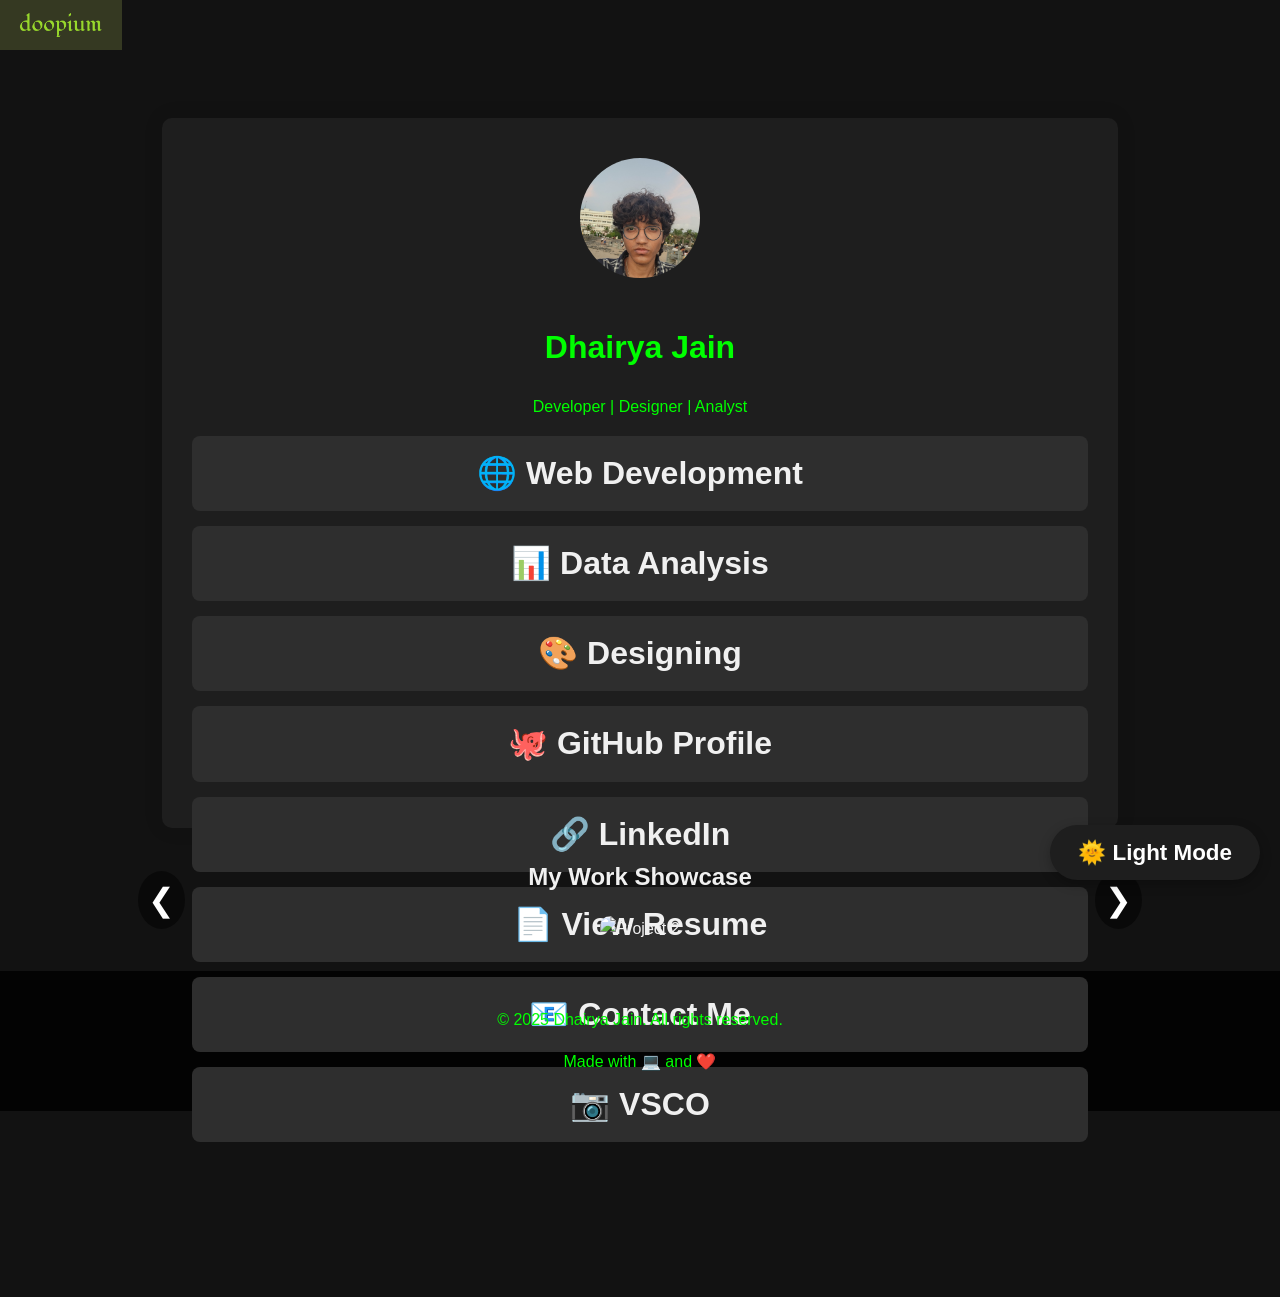
==== index.html @ 39de0b3e "Update index.html" ====
<!DOCTYPE html>
<html lang="en">
<head>
  <meta charset="UTF-8" />
  <meta name="viewport" content="width=device-width, initial-scale=1.0"/>
  <title>Dhairya Jain | Portfolio Links</title>
  <link rel="stylesheet" href="styles.css" />
  <link rel="icon" href="image.png" type="image/png" />
  <a href="index.html" class="logo">
    <img src="cover.png" alt="Doopium Logo" style="height: 50px; width: auto;">
  </a>
  <style>
    .link-btn:hover {
      background-color: #3a3a3a;
      color: #694c4c;
      transform: scale(1.05);
      transition: all 0.3s ease;
    }
    /* Carousel Container */
    .carousel-container {
      margin: 30px auto;
      text-align: center;
      width: 80%;
    }

    .carousel {
      display: flex;
      overflow: hidden;
      justify-content: center;
    }

    .carousel-item {
      min-width: 100%;
      transition: transform 0.5s ease;
    }

    .carousel-item img {
      width: 100%;
      border-radius: 10px;
    }

    .carousel-prev, .carousel-next {
      position: absolute;
      top: 50%;
      transform: translateY(-50%);
      background-color: rgba(0, 0, 0, 0.5);
      color: white;
      border: none;
      padding: 10px;
      font-size: 2rem;
      cursor: pointer;
      z-index: 100;
    }

    .carousel-prev {
      left: 10px;
    }

    .carousel-next {
      right: 10px;
    }

    .spacer {
      height: 140px;
    }
  </style>
</head>
<body class="dark-mode">
  <div class="linktree-container">
    <img src="EA9C1E96-9690-4417-B0EE-F148B8F7EC40_1_105_c.jpeg" alt="Dhairya Jain" class="profile-pic" />
    <h1>Dhairya Jain</h1>
    <p>Developer | Designer | Analyst</p>

    <div class="link-buttons">
      <a href="webdev.html" class="link-btn">🌐 Web Development</a>
      <a href="dataanalysis.html" class="link-btn">📊 Data Analysis</a>
      <a href="design.html" class="link-btn">🎨 Designing</a>
      <a href="https://github.com/doopium" class="link-btn" target="_blank">🐙 GitHub Profile</a>
      <a href="https://www.linkedin.com/in/jaindhairya07/" class="link-btn" target="_blank">🔗 LinkedIn</a>
      <a href="https://drive.google.com/file/d/1S__trLRXR_-moTOe7Q3rmvOefoUbyS0F/view?usp=sharingl" class="link-btn" target="_blank">📄 View Resume</a>
      <a href="mailto:jaindhairya709@gmail.com" class="link-btn">📧 Contact Me</a>
      <a href="https://vsco.co/notsodhairyaa" class="link-btn" target="_blank">📷 VSCO</a>
      <div class="spacer"></div>
    </div>
  </div>
  
  <div class="carousel-container">
    <h2>My Work Showcase</h2>
    <div class="carousel">
      <div class="carousel-item">
        <img src="https://www.w3schools.com/w3images/fjords.jpg" alt="Project 1" />
      </div>
      <div class="carousel-item">
        <img src="https://www.w3schools.com/w3images/mountains.jpg" alt="Project 2" />
      </div>
      <div class="carousel-item">
        <img src="https://www.w3schools.com/w3images/lights.jpg" alt="Project 3" />
      </div>
    </div>
    <button class="carousel-prev" onclick="moveSlide(-1)">❮</button>
    <button class="carousel-next" onclick="moveSlide(1)">❯</button>
  </div>

  <footer>
    <p>&copy; 2025 Dhairya Jain. All rights reserved.</p>
    <p>Made with 💻 and ❤️</p>
  </footer>
  <button id="theme-toggle" class="theme-toggle">🌞 Light Mode</button>
  <script>
    const toggleButton = document.getElementById('theme-toggle');
    const body = document.body;

    toggleButton.addEventListener('click', () => {
      body.classList.toggle('dark-mode');
      toggleButton.textContent = body.classList.contains('dark-mode') ? '🌞 Light Mode' : '🌙 Dark Mode';
    });

    let currentSlide = 0;

    function moveSlide(step) {
      const slides = document.querySelectorAll('.carousel-item');
      const totalSlides = slides.length;
      currentSlide = (currentSlide + step + totalSlides) % totalSlides;
      updateCarousel();
    }

    function updateCarousel() {
      const slides = document.querySelectorAll('.carousel-item');
      slides.forEach((slide, index) => {
        slide.style.transform = `translateX(-${currentSlide * 100}%)`;
      });
    }
  </script>
</body>
</html>
---- styles.css ----
/* General Styles */
body {
  background-color: #121212;
  color: #f0f0f0;
  font-family: Arial, sans-serif;
  margin: 0;
  padding: 0;
  line-height: 1.6;
}

/* Theme Toggle Button */
.theme-toggle {
  position: fixed;
  bottom: 20px;
  right: 20px;
  background-color: #1e1e1e;
  color: #ffffff;
  border: none;
  padding: 14px 28px;
  border-radius: 50px;
  font-size: 1.4rem;
  font-weight: bold;
  cursor: pointer;
  box-shadow: 0 4px 12px rgba(0, 0, 0, 0.25);
  transition: background-color 0.3s ease, transform 0.2s ease;
  z-index: 1000;
}

.theme-toggle:hover {
  background-color: #333;
  transform: scale(1.08);
}

/* Linktree Container */
.linktree-container {
  /* max-width: 800px; */
  margin: 60px auto 0 auto;
  padding: 40px 30px;
  text-align: center;
  background-color: #ffffff;
  border-radius: 10px;
  box-shadow: 0 0 20px rgba(0,0,0,0.1);
}

/* Profile Picture */
.linktree-container .profile-pic {
  width: 120px;
  height: 120px;
  border-radius: 50%;
  object-fit: cover;
  margin-bottom: 15px;
}

/* Link Buttons */
.link-buttons {
  display: flex;
  flex-direction: column;
  gap: 15px;
}

.link-btn {
  background-color: #2c3e50;
  color: white;
  text-decoration: none;
  padding: 12px;
  border-radius: 8px;
  font-weight: bold;
  transition: background-color 0.3s ease;
}

.link-btn:hover {
  background-color: white;
  color: #2c3e50;
  transform: scale(1.05);
  box-shadow: 0 4px 12px rgba(0, 0, 0, 0.3);
  transition: all 0.3s ease;
}

/* Header */
header {
  background-color: #2c3e50;
  color: #ecf0f1;
  padding: 40px 0;
  text-align: center;
}

header h1 {
  margin: 0;
  font-size: 3rem;
}

header p {
  font-size: 1.2rem;
  margin-top: 10px;
}

/* Navigation */
nav {
  background-color: #34495e;
  padding: 10px 0;
}

nav ul {
  list-style: none;
  padding: 0;
  margin: 0;
  display: flex;
  justify-content: center;
}

nav ul li {
  margin: 0 15px;
}

nav ul li a {
  color: #090909;
  text-decoration: none;
  font-weight: bold;
  padding: 10px 20px;
  border-radius: 5px;
  transition: background-color 0.3s ease;
}

nav ul li a:hover {
  background-color: #2c3e50;
}

/* Footer */
footer {
  background-color: #030303;
  color: #ecf0f1;
  text-align: center;
  padding: 20px 0;
  margin-top: auto;
}

footer .container {
  max-width: 1200px;
  margin: 0 auto;
}

/* Timeline */
.timeline {
  position: relative;
  padding: 20px 0;
  margin: 0 auto;
  max-width: 500px;
  text-align: left;
}

/* Timeline Items */
.timeline-item {
  display: flex;
  justify-content: flex-start;
  align-items: center;
  margin: 20px 0;
  position: relative;
}

.timeline-item .timeline-content {
  padding: 12px 20px;
  background: #ffffff;
  border-radius: 8px;
  box-shadow: 0 2px 10px rgba(0, 0, 0, 0.1);
  width: 100%;
  transition: background-color 0.3s ease;
}

.timeline-item:before {
  content: '';
  position: absolute;
  top: 50%;
  left: -15px;
  width: 10px;
  height: 10px;
  border-radius: 50%;
  background-color: #2c3e50;
  transform: translateY(-50%);
}

.timeline-item:nth-child(odd):before {
  left: calc(100% + 15px);
}

.timeline-item:nth-child(even):before {
  left: -15px;
}

.timeline-item .link-btn {
  background-color: #2c3e50;
  color: white;
  text-decoration: none;
  padding: 12px;
  border-radius: 8px;
  font-weight: bold;
  text-align: center;
  width: 100%;
  display: block;
  transition: background-color 0.3s ease;
}

.timeline-item .link-btn:hover {
  background-color: white;
  color: #2c3e50;
  transform: scale(1.05);
  box-shadow: 0 4px 12px rgba(0, 0, 0, 0.3);
  transition: all 0.3s ease;
}

/* Dark Mode Styles */
body.dark-mode {
  background-color: #121212;
  color: #f0f0f0;
}

body.dark-mode .linktree-container {
  background-color: #1e1e1e;
}

body.dark-mode .link-btn {
  background-color: #2e2e2e;
  color: #f0f0f0;
}

body.dark-mode .link-btn:hover {
  background-color: #3a3a3a;
}

body.dark-mode h1, 
body.dark-mode p {
    color: #00ff00; /* Hacker green */
}
.linktree-container h1,
.linktree-container p{
    color:#000000;
}

/* Responsive Styles for Timeline */

/* For tablets and laptops */
@media (max-width: 1024px) {
  .timeline {
    max-width: 800px;
  }

  .timeline-item {
    flex-direction: row;
  }

  .timeline-item .timeline-content {
    margin-left: 20px;
  }
}

/*for large screen*/
@media (min-width:1000px){
    .linktree-container{
        height: 70vh;
        width:70vw;
        /* background-color:;   */
    }
    .link-buttons{
        width:100%
    }
    .link-btn{
        font-size:xx-large;

    }
}

/* For phones */
@media (max-width: 768px) {
   
  .timeline {
    max-width: 90%;
  }

  .timeline-item {
    flex-direction: column;
    align-items: flex-start;
  }

  .timeline-item .timeline-content {
    width: 100%;
  }

  .timeline-item:before {
    left: 50%;
    transform: translateX(-50%);
  }
}

@media (max-width: 768px) {
    header h1 {
        font-size: 2.5rem;
    }

    section {
        padding: 20px 0;
    }

    li {
        font-size: 1rem;
    }

    #resume a {
        font-size: 1rem;
        padding: 8px 16px;
    }
}

@media (max-width: 480px) {
    header h1 {
        font-size: 2rem;
    }

    header p {
        font-size: 1rem;
    }

    li {
        font-size: 0.9rem;
    }

    #resume a {
        font-size: 0.9rem;
        padding: 6px 12px;
    }

    nav ul {
        flex-direction: column;
        text-align: center;
    }

    nav ul li {
        margin: 10px 0;
    }
}

.carousel-container {
  position: relative;  /* Set position relative to its container */
  margin: 30px auto;
  text-align: center;
  width: 90%;  /* Increased width */
}

/* Carousel Images */
.carousel img {
  width: 100%;
  height: auto;
  border-radius: 10px;
  max-height: 600px; /* Set max height for larger images */
}

/* Carousel Arrows */
.carousel-prev, .carousel-next {
  position: absolute;
  top: 50%;
  transform: translateY(-50%);
  background-color: rgba(0, 0, 0, 0.7); /* Slightly darker background */
  color: white;
  border: none;
  padding: 20px;
  font-size: 3rem;  /* Increased font size */
  cursor: pointer;
  z-index: 100;
  border-radius: 50%;  /* Make them circular */
  transition: background-color 0.3s ease;
}

.carousel-prev {
  left: 15px;  /* Increased distance from the left */
}

.carousel-next {
  right: 15px;  /* Increased distance from the right */
}

.carousel-prev:hover, .carousel-next:hover {
  background-color: rgba(0, 0, 0, 0.9); /* Darker background on hover */
  transform: translateY(-50%) scale(1.2); /* Increased scale effect on hover */
}
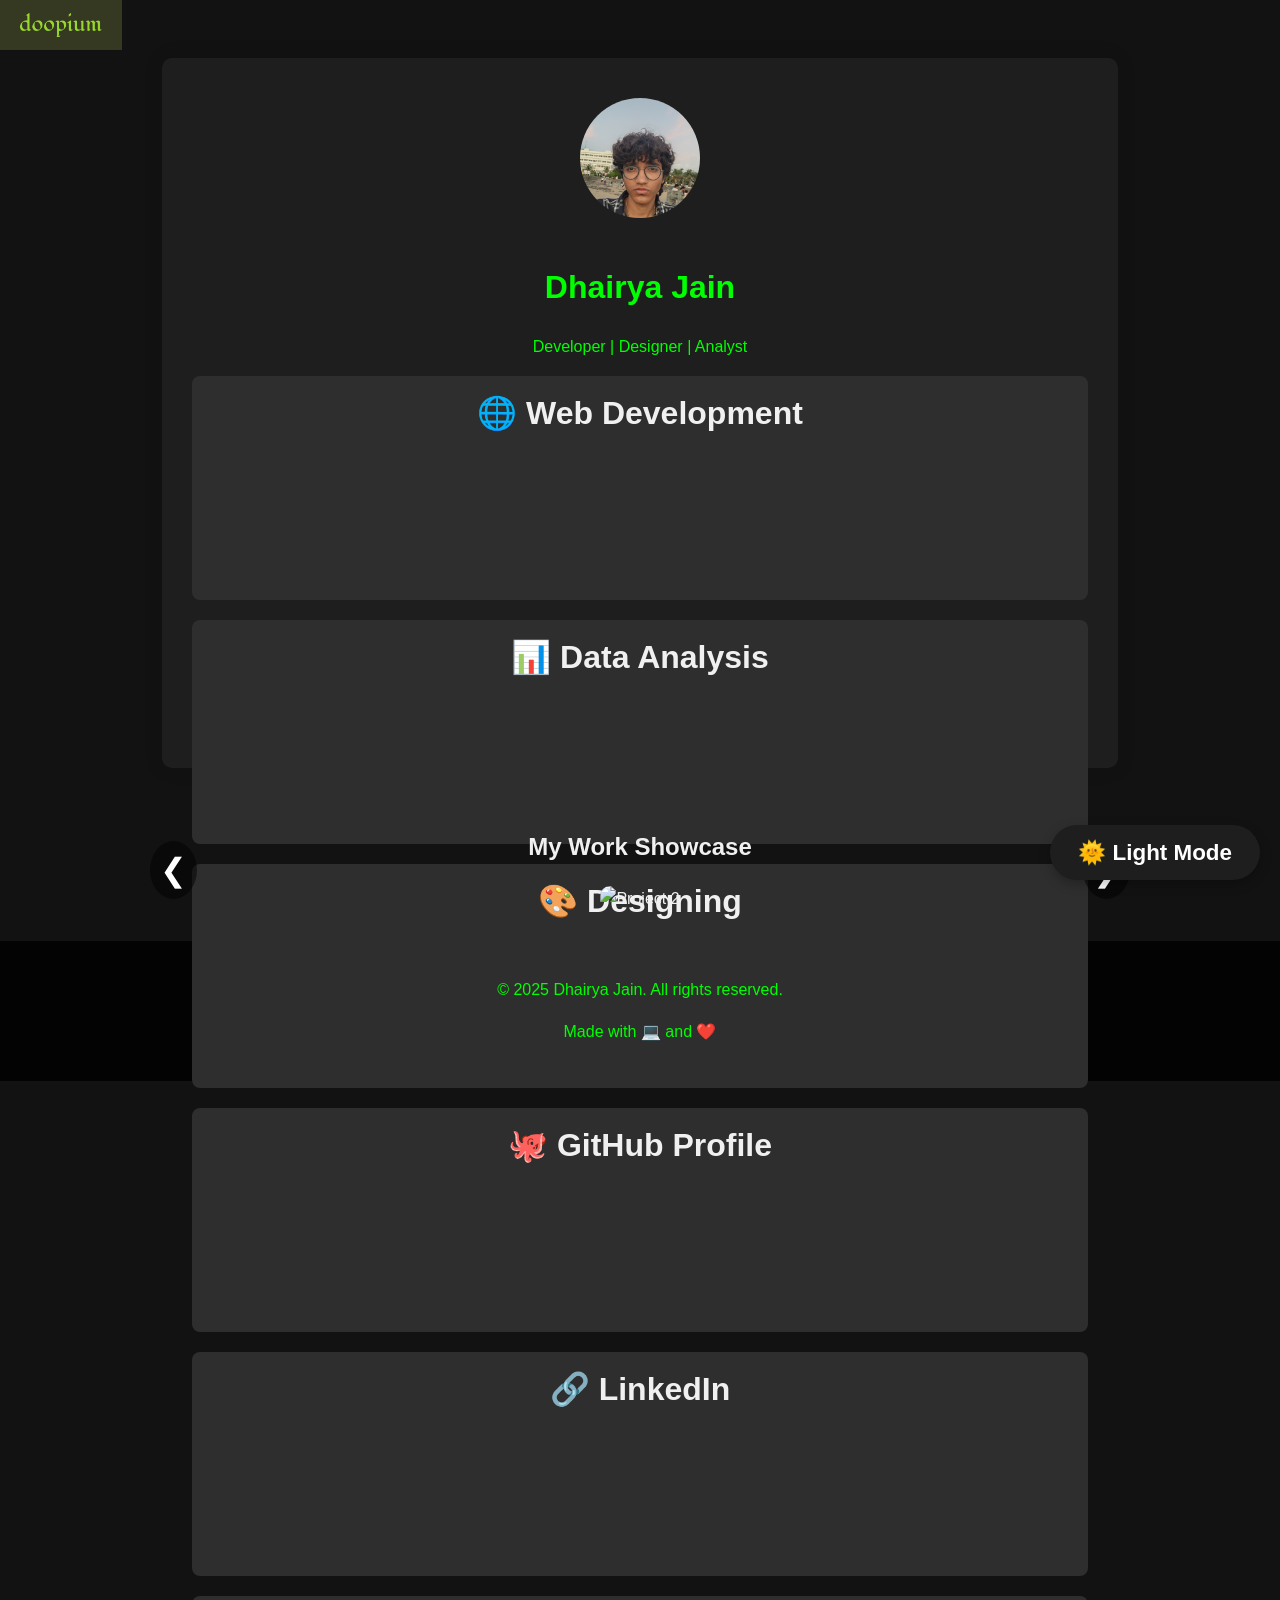
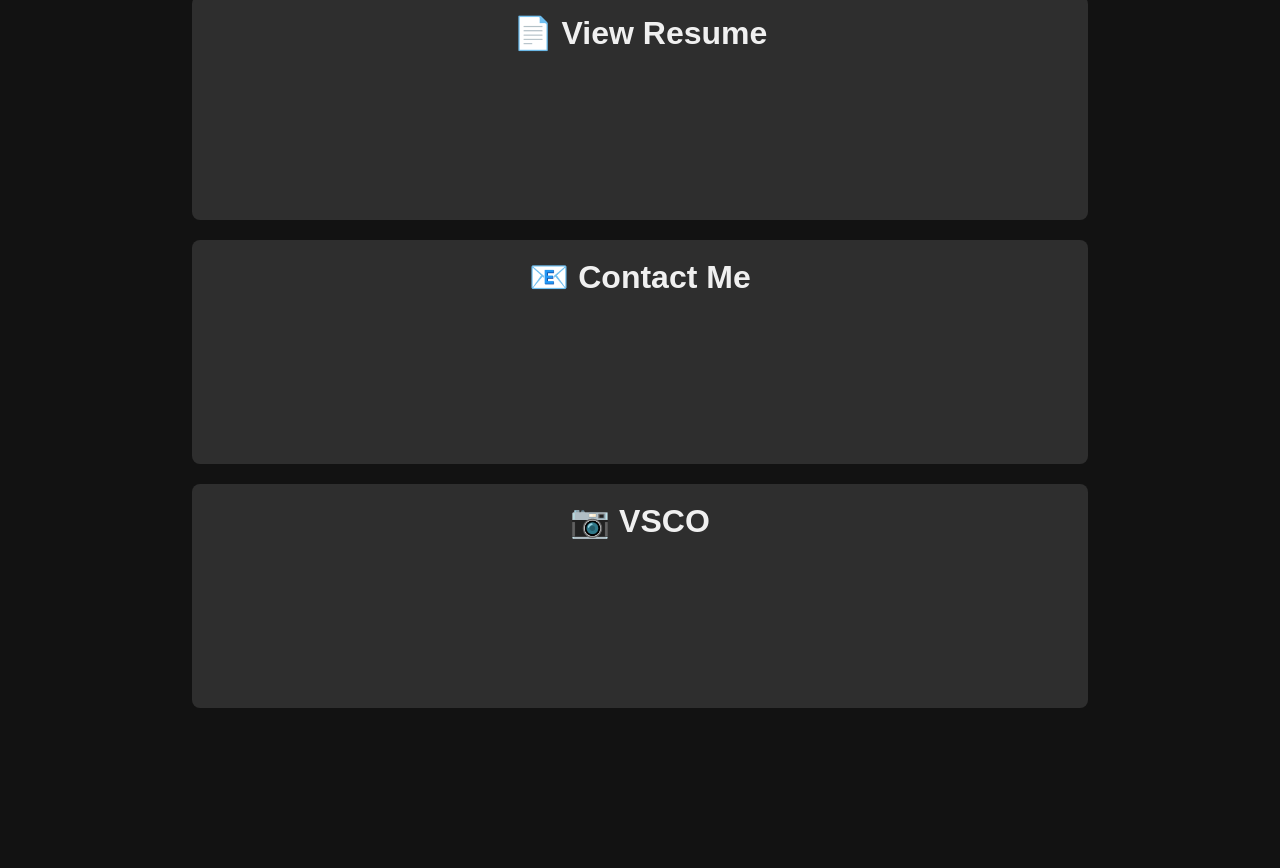
==== commit 11a65123: "Update index.html" ====
--- a/index.html
+++ b/index.html
@@ -63,6 +63,29 @@
     .spacer {
       height: 140px;
     }
+  @media screen and (min-width: 1000px) {
+    .linktree-container {
+      max-width: 900px;
+      margin: 0 auto;
+    }
+
+    .link-buttons {
+      display: flex;
+      flex-wrap: wrap;
+      justify-content: center;
+      gap: 20px;
+    }
+
+    .link-btn {
+      flex: 1 1 200px;
+      text-align: center;
+    }
+
+    .carousel-container {
+      max-width: 1000px;
+      margin: 60px auto 30px;
+    }
+  }
   </style>
 </head>
 <body class="dark-mode">
--- a/styles.css
+++ b/styles.css
@@ -230,9 +230,12 @@
 body.dark-mode p {
     color: #00ff00; /* Hacker green */
 }
-.linktree-container h1,
-.linktree-container p{
-    color:#000000;
+.linktree-container h1 {
+    color: #000000;
+}
+
+.linktree-container p {
+    color: #000000;
 }
 
 /* Responsive Styles for Timeline */
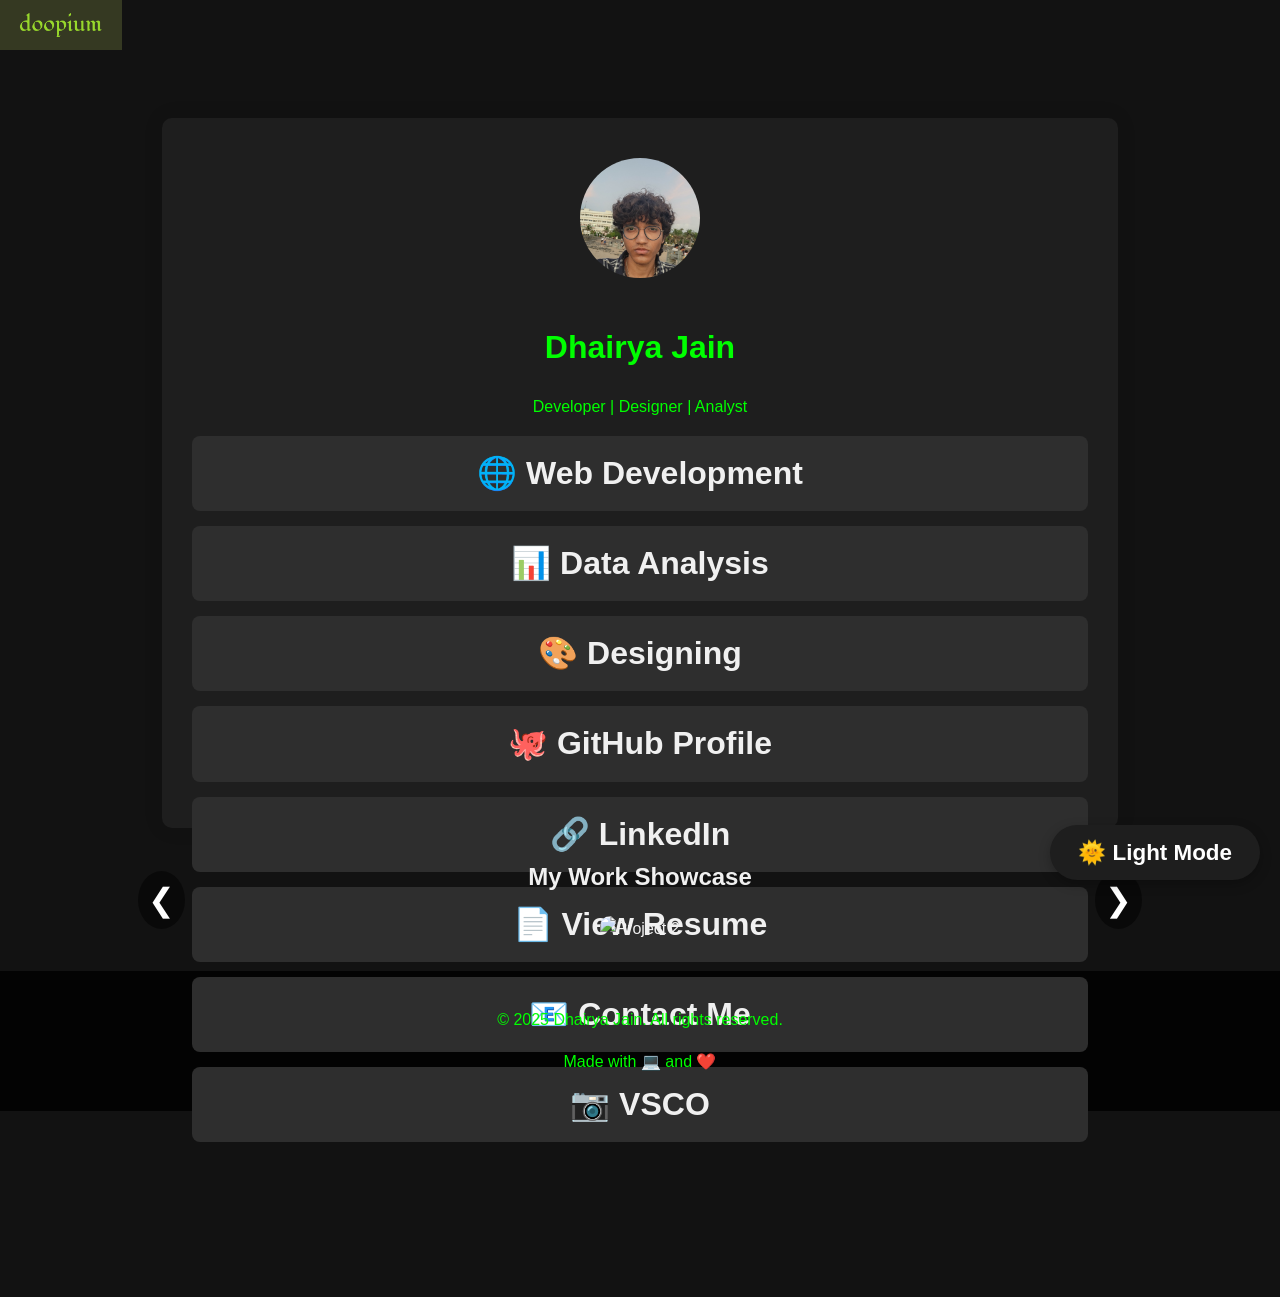
==== commit d6566545: "Update index.html" ====
--- a/index.html
+++ b/index.html
@@ -63,29 +63,6 @@
     .spacer {
       height: 140px;
     }
-  @media screen and (min-width: 1000px) {
-    .linktree-container {
-      max-width: 900px;
-      margin: 0 auto;
-    }
-
-    .link-buttons {
-      display: flex;
-      flex-wrap: wrap;
-      justify-content: center;
-      gap: 20px;
-    }
-
-    .link-btn {
-      flex: 1 1 200px;
-      text-align: center;
-    }
-
-    .carousel-container {
-      max-width: 1000px;
-      margin: 60px auto 30px;
-    }
-  }
   </style>
 </head>
 <body class="dark-mode">
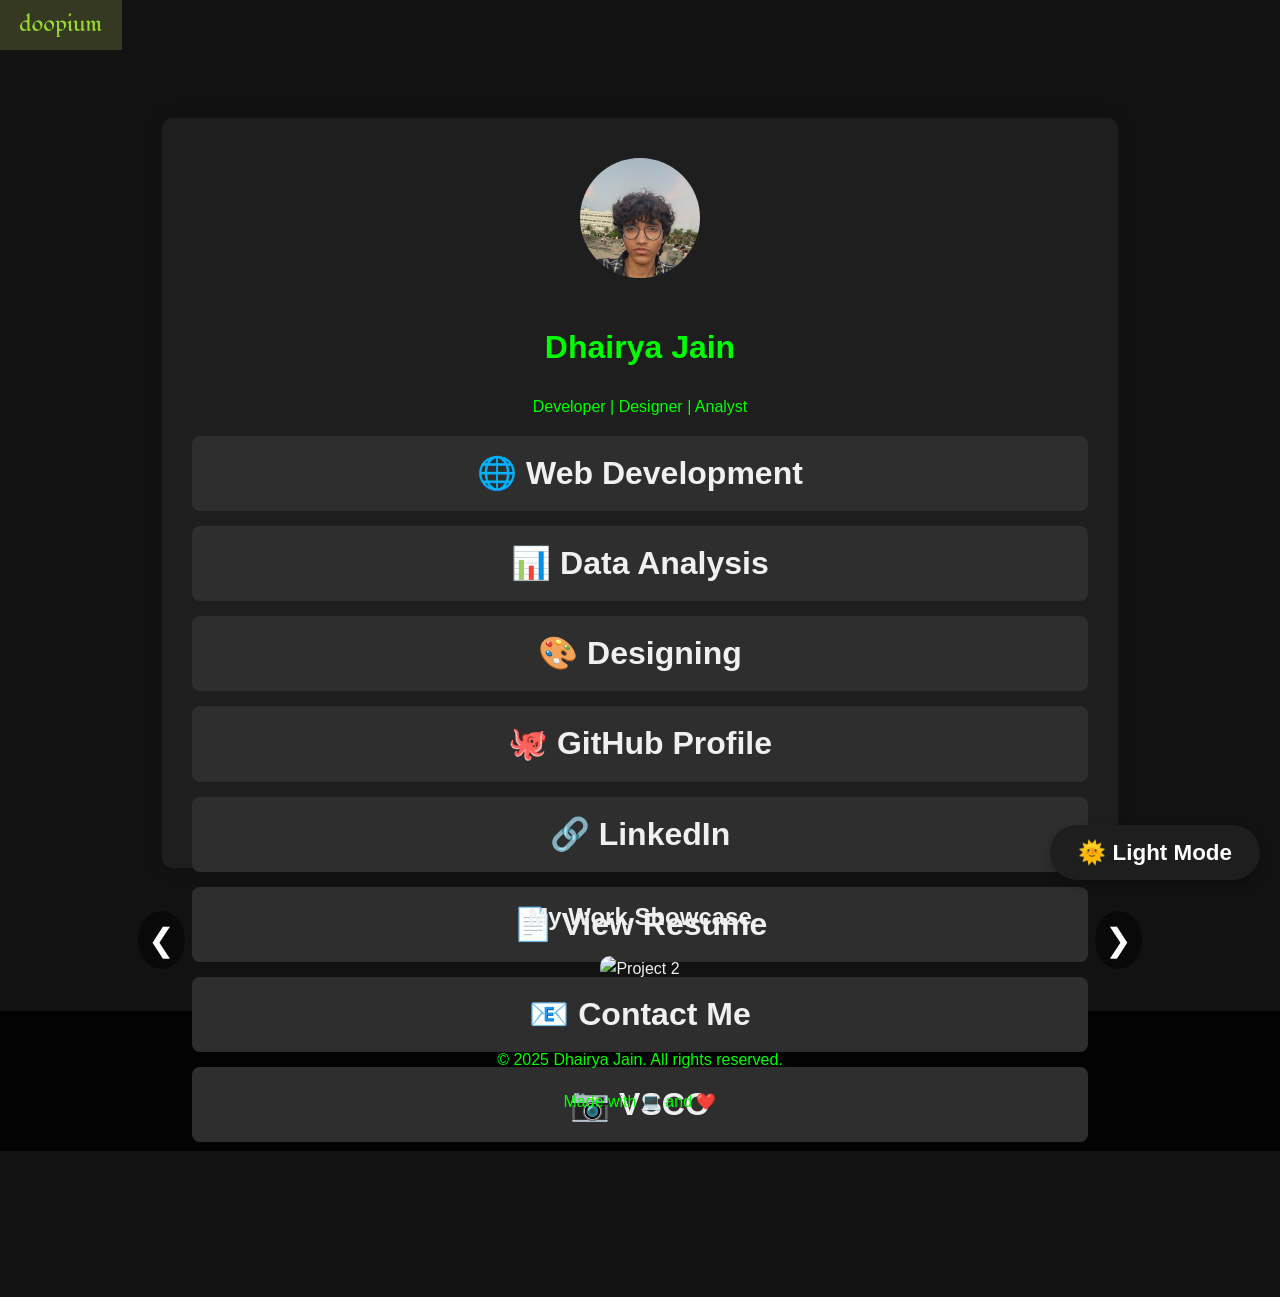
==== commit c430b66b: "Update index.html" ====
--- a/index.html
+++ b/index.html
@@ -63,6 +63,9 @@
     .spacer {
       height: 140px;
     }
+    .linktree-container {
+      padding-bottom: 80px;
+    }
   </style>
 </head>
 <body class="dark-mode">
@@ -83,7 +86,7 @@
       <div class="spacer"></div>
     </div>
   </div>
-  
+
   <div class="carousel-container">
     <h2>My Work Showcase</h2>
     <div class="carousel">
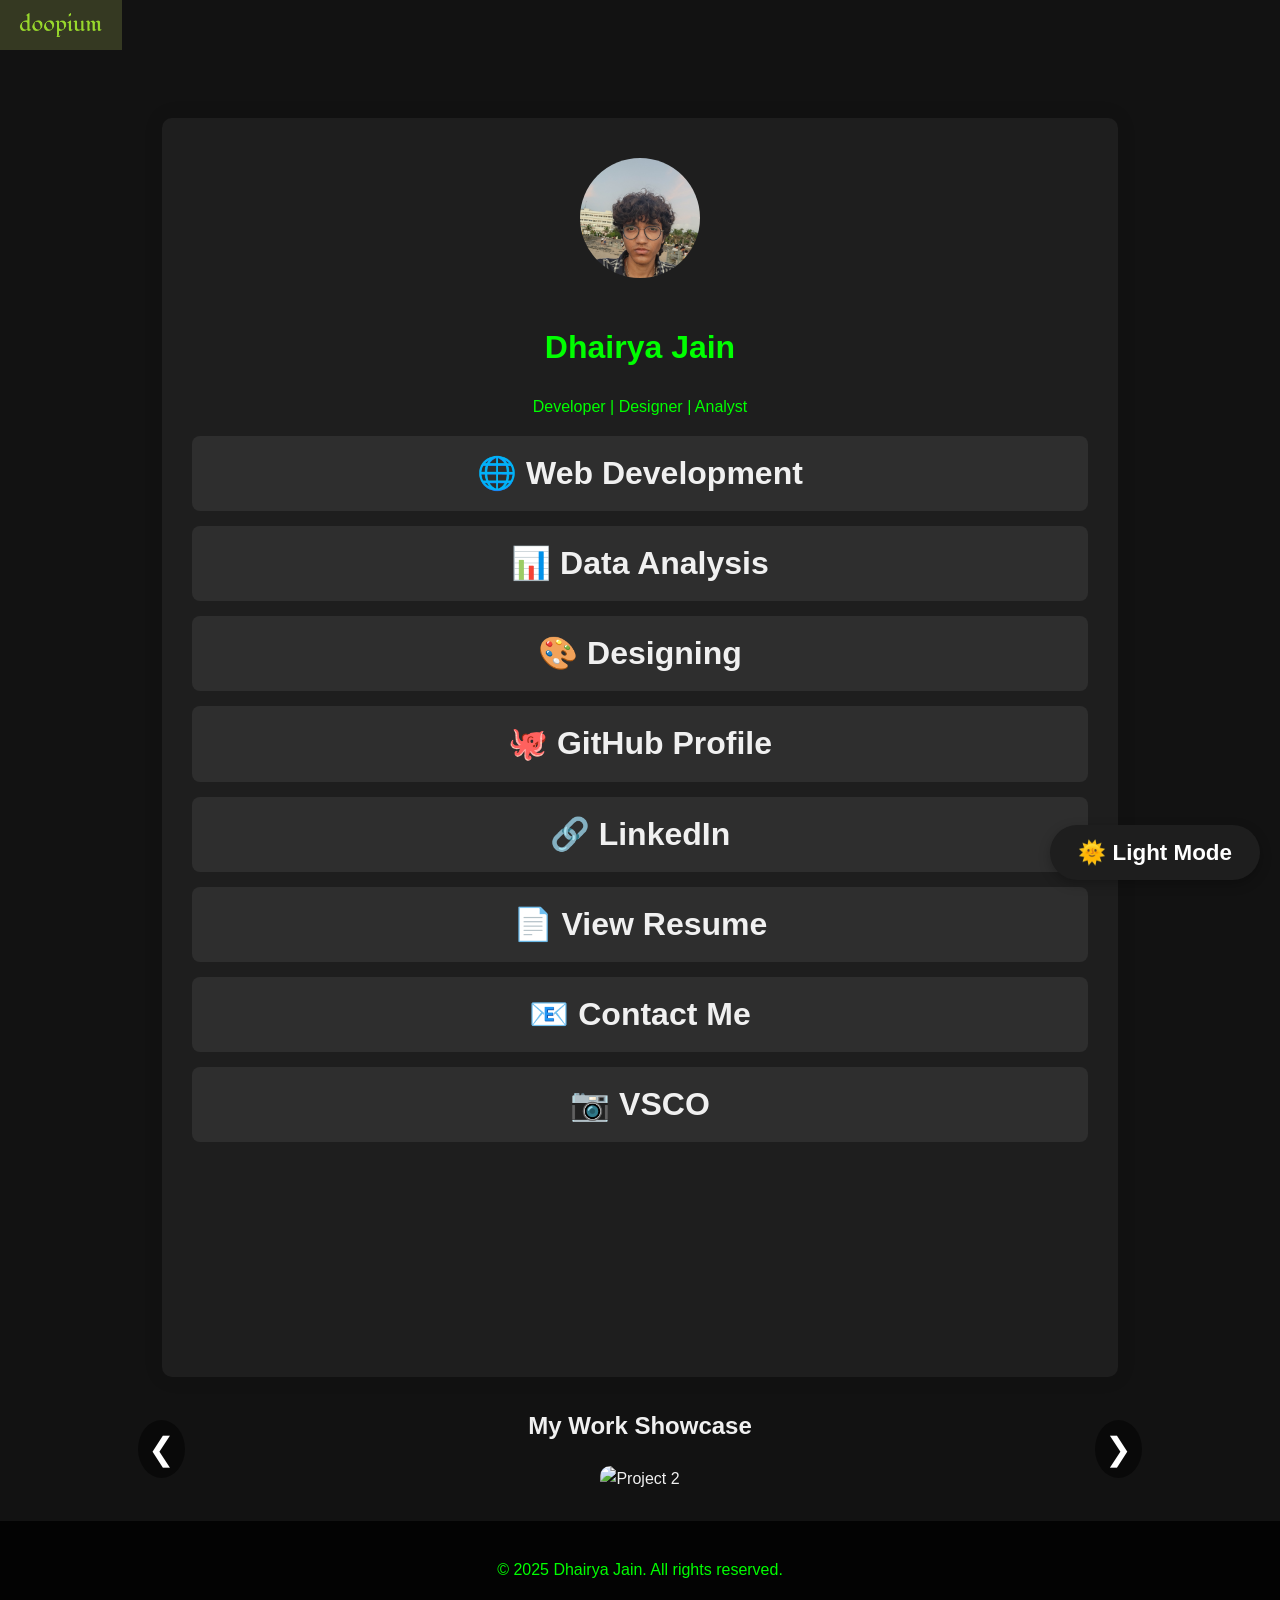
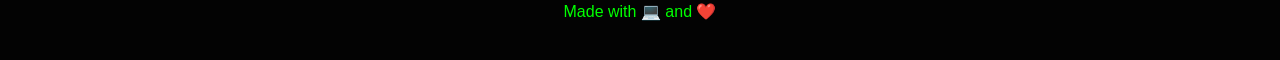
==== commit 1832cc56: "Update index.html" ====
--- a/index.html
+++ b/index.html
@@ -82,7 +82,7 @@
       <a href="https://www.linkedin.com/in/jaindhairya07/" class="link-btn" target="_blank">🔗 LinkedIn</a>
       <a href="https://drive.google.com/file/d/1S__trLRXR_-moTOe7Q3rmvOefoUbyS0F/view?usp=sharingl" class="link-btn" target="_blank">📄 View Resume</a>
       <a href="mailto:jaindhairya709@gmail.com" class="link-btn">📧 Contact Me</a>
-      <a href="https://vsco.co/notsodhairyaa" class="link-btn" target="_blank">📷 VSCO</a>
+      <a href="https://vsco.co/doopium" class="link-btn" target="_blank">📷 VSCO</a>
       <div class="spacer"></div>
     </div>
   </div>
--- a/styles.css
+++ b/styles.css
@@ -1,10 +1,14 @@
 /* General Styles */
-body {
+html, body {
+  height: auto;
+  min-height: 100vh;
+  margin: 0;
+  padding: 0;
+  overflow-x: hidden;
+  overflow-y: auto;
   background-color: #121212;
   color: #f0f0f0;
   font-family: Arial, sans-serif;
-  margin: 0;
-  padding: 0;
   line-height: 1.6;
 }
 
@@ -33,9 +37,8 @@
 
 /* Linktree Container */
 .linktree-container {
-  /* max-width: 800px; */
   margin: 60px auto 0 auto;
-  padding: 40px 30px;
+  padding: 40px 30px 120px;
   text-align: center;
   background-color: #ffffff;
   border-radius: 10px;
@@ -56,6 +59,7 @@
   display: flex;
   flex-direction: column;
   gap: 15px;
+  width: 100%;
 }
 
 .link-btn {
@@ -66,6 +70,7 @@
   border-radius: 8px;
   font-weight: bold;
   transition: background-color 0.3s ease;
+  font-size: 1rem;
 }
 
 .link-btn:hover {
@@ -148,7 +153,6 @@
   text-align: left;
 }
 
-/* Timeline Items */
 .timeline-item {
   display: flex;
   justify-content: flex-start;
@@ -228,19 +232,15 @@
 
 body.dark-mode h1, 
 body.dark-mode p {
-    color: #00ff00; /* Hacker green */
-}
-.linktree-container h1 {
-    color: #000000;
-}
-
+  color: #00ff00; /* Hacker green */
+}
+
+.linktree-container h1,
 .linktree-container p {
-    color: #000000;
-}
-
-/* Responsive Styles for Timeline */
-
-/* For tablets and laptops */
+  color: #000000;
+}
+
+/* Responsive Timeline */
 @media (max-width: 1024px) {
   .timeline {
     max-width: 800px;
@@ -255,25 +255,24 @@
   }
 }
 
-/*for large screen*/
+/* Large screen tweaks */
 @media (min-width:1000px){
-    .linktree-container{
-        height: 70vh;
-        width:70vw;
-        /* background-color:;   */
-    }
-    .link-buttons{
-        width:100%
-    }
-    .link-btn{
-        font-size:xx-large;
-
-    }
-}
-
-/* For phones */
+  .linktree-container {
+    width: 70vw;
+    padding-bottom: 120px;
+  }
+
+  .link-buttons {
+    width: 100%;
+  }
+
+  .link-btn {
+    font-size: xx-large;
+  }
+}
+
+/* Phone and tablet adjustments */
 @media (max-width: 768px) {
-   
   .timeline {
     max-width: 90%;
   }
@@ -291,95 +290,92 @@
     left: 50%;
     transform: translateX(-50%);
   }
-}
-
-@media (max-width: 768px) {
-    header h1 {
-        font-size: 2.5rem;
-    }
-
-    section {
-        padding: 20px 0;
-    }
-
-    li {
-        font-size: 1rem;
-    }
-
-    #resume a {
-        font-size: 1rem;
-        padding: 8px 16px;
-    }
+
+  header h1 {
+    font-size: 2.5rem;
+  }
+
+  section {
+    padding: 20px 0;
+  }
+
+  li {
+    font-size: 1rem;
+  }
+
+  #resume a {
+    font-size: 1rem;
+    padding: 8px 16px;
+  }
 }
 
 @media (max-width: 480px) {
-    header h1 {
-        font-size: 2rem;
-    }
-
-    header p {
-        font-size: 1rem;
-    }
-
-    li {
-        font-size: 0.9rem;
-    }
-
-    #resume a {
-        font-size: 0.9rem;
-        padding: 6px 12px;
-    }
-
-    nav ul {
-        flex-direction: column;
-        text-align: center;
-    }
-
-    nav ul li {
-        margin: 10px 0;
-    }
-}
-
+  header h1 {
+    font-size: 2rem;
+  }
+
+  header p {
+    font-size: 1rem;
+  }
+
+  li {
+    font-size: 0.9rem;
+  }
+
+  #resume a {
+    font-size: 0.9rem;
+    padding: 6px 12px;
+  }
+
+  nav ul {
+    flex-direction: column;
+    text-align: center;
+  }
+
+  nav ul li {
+    margin: 10px 0;
+  }
+}
+
+/* Carousel Section */
 .carousel-container {
-  position: relative;  /* Set position relative to its container */
-  margin: 30px auto;
-  text-align: center;
-  width: 90%;  /* Increased width */
-}
-
-/* Carousel Images */
+  position: relative;
+  margin: 60px auto;
+  text-align: center;
+  width: 90%;
+}
+
 .carousel img {
   width: 100%;
   height: auto;
   border-radius: 10px;
-  max-height: 600px; /* Set max height for larger images */
-}
-
-/* Carousel Arrows */
+  max-height: 600px;
+}
+
 .carousel-prev, .carousel-next {
   position: absolute;
   top: 50%;
   transform: translateY(-50%);
-  background-color: rgba(0, 0, 0, 0.7); /* Slightly darker background */
+  background-color: rgba(0, 0, 0, 0.7);
   color: white;
   border: none;
   padding: 20px;
-  font-size: 3rem;  /* Increased font size */
+  font-size: 3rem;
   cursor: pointer;
   z-index: 100;
-  border-radius: 50%;  /* Make them circular */
+  border-radius: 50%;
   transition: background-color 0.3s ease;
 }
 
 .carousel-prev {
-  left: 15px;  /* Increased distance from the left */
+  left: 15px;
 }
 
 .carousel-next {
-  right: 15px;  /* Increased distance from the right */
+  right: 15px;
 }
 
 .carousel-prev:hover, .carousel-next:hover {
-  background-color: rgba(0, 0, 0, 0.9); /* Darker background on hover */
-  transform: translateY(-50%) scale(1.2); /* Increased scale effect on hover */
-}
+  background-color: rgba(0, 0, 0, 0.9);
+  transform: translateY(-50%) scale(1.2);
+}
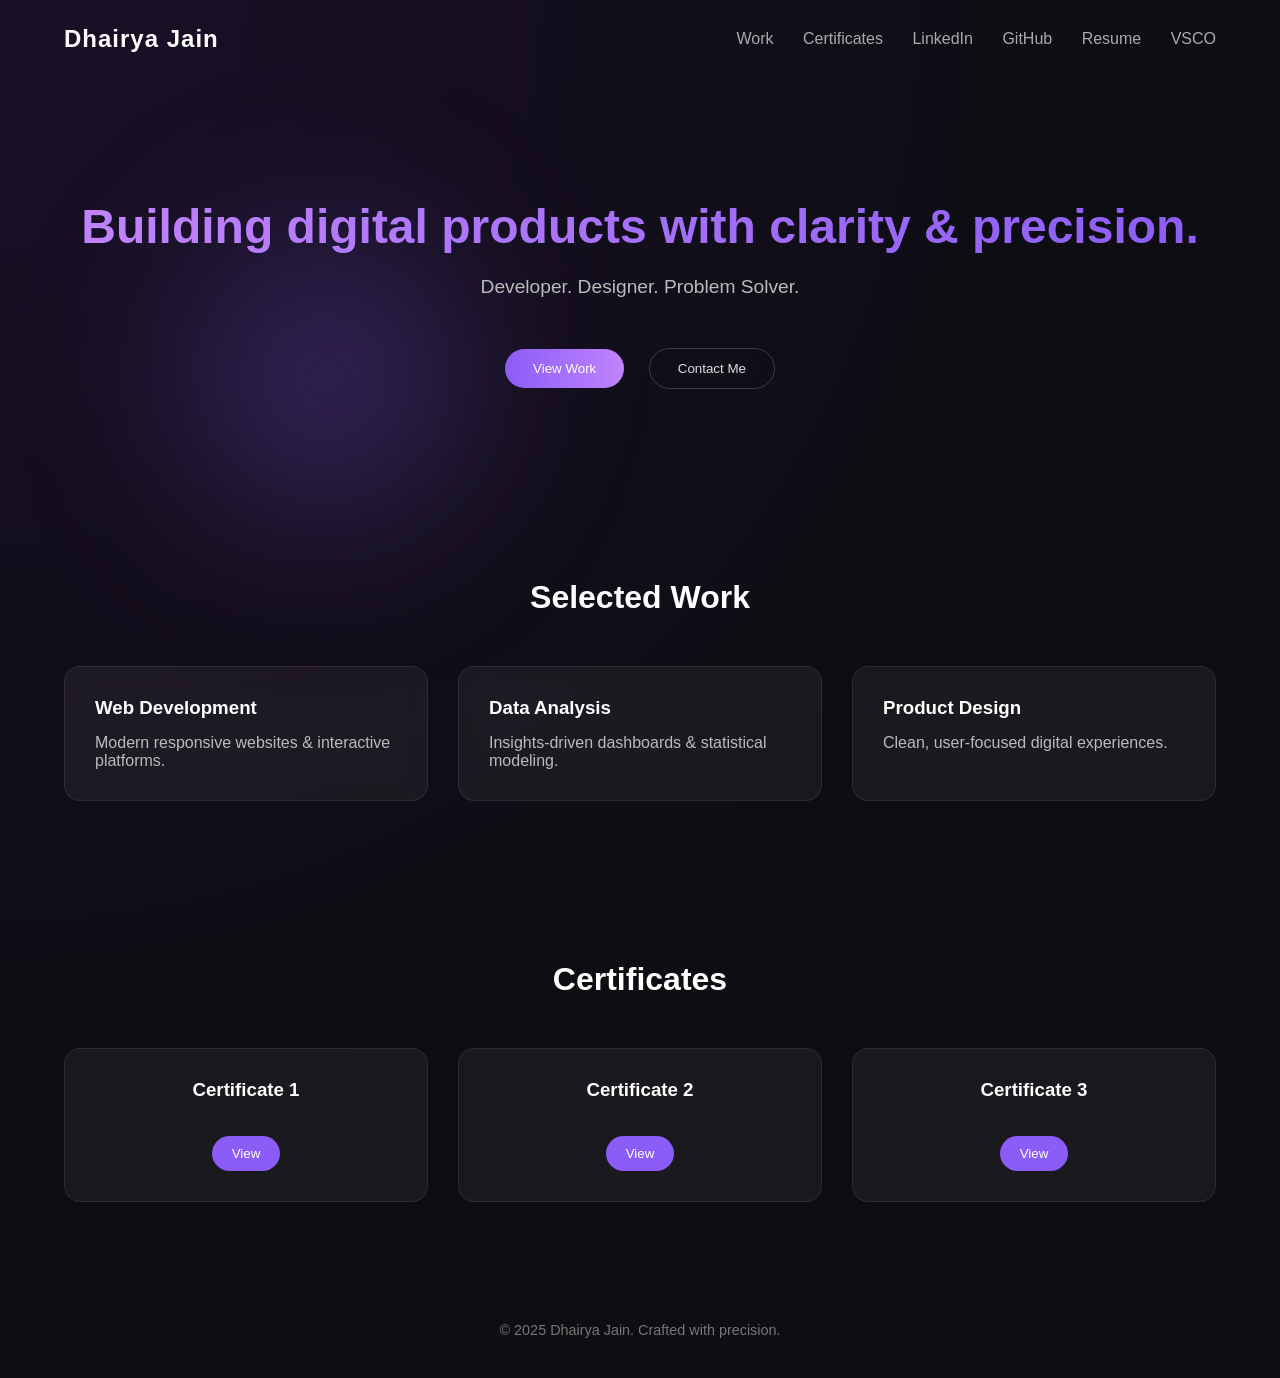
==== commit 6a1dc069: "Update portfolio title and enhance styles" ====
--- a/index.html
+++ b/index.html
@@ -3,136 +3,361 @@
 <head>
   <meta charset="UTF-8" />
   <meta name="viewport" content="width=device-width, initial-scale=1.0"/>
-  <title>Dhairya Jain | Portfolio Links</title>
-  <link rel="stylesheet" href="styles.css" />
+  <title>Dhairya Jain | Digital Product Engineer</title>
   <link rel="icon" href="image.png" type="image/png" />
-  <a href="index.html" class="logo">
-    <img src="cover.png" alt="Doopium Logo" style="height: 50px; width: auto;">
-  </a>
   <style>
-    .link-btn:hover {
-      background-color: #3a3a3a;
-      color: #694c4c;
-      transform: scale(1.05);
-      transition: all 0.3s ease;
-    }
-    /* Carousel Container */
-    .carousel-container {
-      margin: 30px auto;
+    * {
+      margin: 0;
+      padding: 0;
+      box-sizing: border-box;
+      font-family: -apple-system, BlinkMacSystemFont, "Segoe UI", Roboto, sans-serif;
+    }
+
+    body {
+      background: radial-gradient(circle at top left, #1a1028, #0d0d12 60%);
+      color: #fff;
+      overflow-x: hidden;
+    }
+
+    /* 3D Background Glow */
+    .bg-blob {
+      position: fixed;
+      width: 400px;
+      height: 400px;
+      background: radial-gradient(circle, rgba(139,92,246,0.4), transparent 70%);
+      top: 20%;
+      left: 10%;
+      filter: blur(80px);
+      z-index: -1;
+      animation: floatBlob 8s ease-in-out infinite;
+    }
+
+    @keyframes floatBlob {
+      0%,100% { transform: translateY(0px) scale(1); }
+      50% { transform: translateY(-30px) scale(1.1); }
+    }
+
+    /* 3D Card Effect */
+    .card {
+      transform-style: preserve-3d;
+      transition: transform 0.2s ease, box-shadow 0.2s ease;
+    }
+
+    .card:hover {
+      box-shadow: 0 25px 50px rgba(0,0,0,0.5);
+    }
+
+    .container {
+      width: 90%;
+      max-width: 1200px;
+      margin: auto;
+    }
+
+    /* NAV */
+    nav {
+      display: flex;
+      justify-content: space-between;
+      align-items: center;
+      padding: 25px 0;
+    }
+
+    nav h2 {
+      font-weight: 600;
+      letter-spacing: 1px;
+    }
+
+    nav a {
+      color: #aaa;
+      text-decoration: none;
+      margin-left: 25px;
+      transition: 0.3s;
+    }
+
+    nav a:hover {
+      color: #fff;
+    }
+
+    /* HERO */
+    .hero {
       text-align: center;
+      padding: 120px 0 100px;
+    }
+
+    .hero h1 {
+      font-size: 3rem;
+      font-weight: 700;
+      line-height: 1.2;
+      background: linear-gradient(90deg, #c084fc, #8b5cf6);
+      -webkit-background-clip: text;
+      -webkit-text-fill-color: transparent;
+    }
+
+    .hero p {
+      margin-top: 20px;
+      font-size: 1.2rem;
+      color: #bbb;
+    }
+
+    .cta-buttons {
+      margin-top: 40px;
+    }
+
+    .btn {
+      padding: 12px 28px;
+      border-radius: 30px;
+      border: none;
+      cursor: pointer;
+      margin: 10px;
+      font-weight: 500;
+      transition: 0.3s;
+    }
+
+    .btn-primary {
+      background: linear-gradient(90deg, #8b5cf6, #c084fc);
+      color: white;
+    }
+
+    .btn-primary:hover {
+      transform: translateY(-3px);
+      box-shadow: 0 8px 25px rgba(139,92,246,0.4);
+    }
+
+    .btn-outline {
+      background: transparent;
+      border: 1px solid rgba(255,255,255,0.2);
+      color: #ddd;
+      backdrop-filter: blur(6px);
+    }
+
+    .btn-outline:hover {
+      border-color: #8b5cf6;
+      color: #fff;
+      box-shadow: 0 0 20px rgba(139,92,246,0.4);
+    }
+
+    /* SECTION */
+    section {
+      padding: 80px 0;
+    }
+
+    section h2 {
+      text-align: center;
+      margin-bottom: 50px;
+      font-size: 2rem;
+    }
+
+    /* CARDS */
+    .grid {
+      display: grid;
+      grid-template-columns: repeat(auto-fit, minmax(280px, 1fr));
+      gap: 30px;
+    }
+
+    .card {
+      background: rgba(255,255,255,0.05);
+      border: 1px solid rgba(255,255,255,0.08);
+      padding: 30px;
+      border-radius: 16px;
+      backdrop-filter: blur(10px);
+      transition: 0.3s;
+    }
+
+    .card:hover {
+      transform: translateY(-5px);
+      border-color: #8b5cf6;
+    }
+
+    .card h3 {
+      margin-bottom: 15px;
+    }
+
+    .card p {
+      color: #bbb;
+    }
+
+    /* CERTIFICATES */
+    .certificate-card {
+      text-align: center;
+    }
+
+    .view-btn {
+      margin-top: 20px;
+      padding: 10px 20px;
+      border-radius: 20px;
+      border: none;
+      background: #8b5cf6;
+      color: white;
+      cursor: pointer;
+      transition: 0.3s;
+    }
+
+    .view-btn:hover {
+      background: #a78bfa;
+    }
+
+    /* MODAL */
+    .modal {
+      display: none;
+      position: fixed;
+      top: 0;
+      left: 0;
+      width: 100%;
+      height: 100%;
+      background: rgba(0,0,0,0.8);
+      justify-content: center;
+      align-items: center;
+      z-index: 1000;
+    }
+
+    .modal-content {
       width: 80%;
-    }
-
-    .carousel {
-      display: flex;
-      overflow: hidden;
-      justify-content: center;
-    }
-
-    .carousel-item {
-      min-width: 100%;
-      transition: transform 0.5s ease;
-    }
-
-    .carousel-item img {
+      height: 80%;
+      background: #111;
+      border-radius: 12px;
+      position: relative;
+      padding: 20px;
+    }
+
+    .modal-content embed {
       width: 100%;
-      border-radius: 10px;
-    }
-
-    .carousel-prev, .carousel-next {
+      height: 100%;
+    }
+
+    .close-modal {
       position: absolute;
-      top: 50%;
-      transform: translateY(-50%);
-      background-color: rgba(0, 0, 0, 0.5);
-      color: white;
-      border: none;
-      padding: 10px;
-      font-size: 2rem;
+      top: 10px;
+      right: 20px;
+      font-size: 28px;
       cursor: pointer;
-      z-index: 100;
-    }
-
-    .carousel-prev {
-      left: 10px;
-    }
-
-    .carousel-next {
-      right: 10px;
-    }
-
-    .spacer {
-      height: 140px;
-    }
-    .linktree-container {
-      padding-bottom: 80px;
+    }
+
+    footer {
+      text-align: center;
+      padding: 40px 0;
+      color: #777;
+      font-size: 0.9rem;
+    }
+
+    html {
+      scroll-behavior: smooth;
     }
   </style>
 </head>
-<body class="dark-mode">
-  <div class="linktree-container">
-    <img src="EA9C1E96-9690-4417-B0EE-F148B8F7EC40_1_105_c.jpeg" alt="Dhairya Jain" class="profile-pic" />
-    <h1>Dhairya Jain</h1>
-    <p>Developer | Designer | Analyst</p>
-
-    <div class="link-buttons">
-      <a href="webdev.html" class="link-btn">🌐 Web Development</a>
-      <a href="dataanalysis.html" class="link-btn">📊 Data Analysis</a>
-      <a href="design.html" class="link-btn">🎨 Designing</a>
-      <a href="https://github.com/doopium" class="link-btn" target="_blank">🐙 GitHub Profile</a>
-      <a href="https://www.linkedin.com/in/jaindhairya07/" class="link-btn" target="_blank">🔗 LinkedIn</a>
-      <a href="https://drive.google.com/file/d/1S__trLRXR_-moTOe7Q3rmvOefoUbyS0F/view?usp=sharingl" class="link-btn" target="_blank">📄 View Resume</a>
-      <a href="mailto:jaindhairya709@gmail.com" class="link-btn">📧 Contact Me</a>
-      <a href="https://vsco.co/doopium" class="link-btn" target="_blank">📷 VSCO</a>
-      <div class="spacer"></div>
+<body>
+
+  <div class="bg-blob"></div>
+
+  <div class="container">
+    <nav>
+      <h2>Dhairya Jain</h2>
+      <div>
+        <a href="#work">Work</a>
+        <a href="#certificates">Certificates</a>
+        <a href="https://www.linkedin.com/in/jaindhairya07/" target="_blank">LinkedIn</a>
+        <a href="https://github.com/doopium" target="_blank">GitHub</a>
+        <a href="https://drive.google.com/file/d/1S__trLRXR_-moTOe7Q3rmvOefoUbyS0F/view?usp=sharing" target="_blank">Resume</a>
+        <a href="https://vsco.co/notsodhairyaa" target="_blank">VSCO</a>
+      </div>
+    </nav>
+
+    <div class="hero">
+      <h1>Building digital products with clarity & precision.</h1>
+      <p>Developer. Designer. Problem Solver.</p>
+      <div class="cta-buttons">
+        <a href="#work"><button class="btn btn-primary">View Work</button></a>
+        <a href="mailto:jaindhairya709@gmail.com"><button class="btn btn-outline">Contact Me</button></a>
+      </div>
+    </div>
+
+    <section id="work">
+      <h2>Selected Work</h2>
+      <div class="grid">
+        <div class="card">
+          <h3>Web Development</h3>
+          <p>Modern responsive websites & interactive platforms.</p>
+        </div>
+        <div class="card">
+          <h3>Data Analysis</h3>
+          <p>Insights-driven dashboards & statistical modeling.</p>
+        </div>
+        <div class="card">
+          <h3>Product Design</h3>
+          <p>Clean, user-focused digital experiences.</p>
+        </div>
+      </div>
+    </section>
+
+    <section id="certificates">
+      <h2>Certificates</h2>
+      <div class="grid">
+        <div class="card certificate-card">
+          <h3>Certificate 1</h3>
+          <button class="view-btn" onclick="openModal('certificates/certificate1.pdf')">View</button>
+        </div>
+        <div class="card certificate-card">
+          <h3>Certificate 2</h3>
+          <button class="view-btn" onclick="openModal('certificates/certificate2.pdf')">View</button>
+        </div>
+        <div class="card certificate-card">
+          <h3>Certificate 3</h3>
+          <button class="view-btn" onclick="openModal('certificates/certificate3.pdf')">View</button>
+        </div>
+      </div>
+    </section>
+
+    <footer>
+      © 2025 Dhairya Jain. Crafted with precision.
+    </footer>
+  </div>
+
+  <div id="certificateModal" class="modal">
+    <div class="modal-content">
+      <span class="close-modal" onclick="closeModal()">&times;</span>
+      <embed id="modalEmbed" src="" type="application/pdf" />
     </div>
   </div>
 
-  <div class="carousel-container">
-    <h2>My Work Showcase</h2>
-    <div class="carousel">
-      <div class="carousel-item">
-        <img src="https://www.w3schools.com/w3images/fjords.jpg" alt="Project 1" />
-      </div>
-      <div class="carousel-item">
-        <img src="https://www.w3schools.com/w3images/mountains.jpg" alt="Project 2" />
-      </div>
-      <div class="carousel-item">
-        <img src="https://www.w3schools.com/w3images/lights.jpg" alt="Project 3" />
-      </div>
-    </div>
-    <button class="carousel-prev" onclick="moveSlide(-1)">❮</button>
-    <button class="carousel-next" onclick="moveSlide(1)">❯</button>
-  </div>
-
-  <footer>
-    <p>&copy; 2025 Dhairya Jain. All rights reserved.</p>
-    <p>Made with 💻 and ❤️</p>
-  </footer>
-  <button id="theme-toggle" class="theme-toggle">🌞 Light Mode</button>
   <script>
-    const toggleButton = document.getElementById('theme-toggle');
-    const body = document.body;
-
-    toggleButton.addEventListener('click', () => {
-      body.classList.toggle('dark-mode');
-      toggleButton.textContent = body.classList.contains('dark-mode') ? '🌞 Light Mode' : '🌙 Dark Mode';
+    function openModal(pdfPath) {
+      document.getElementById('certificateModal').style.display = "flex";
+      document.getElementById('modalEmbed').src = pdfPath;
+    }
+
+    function closeModal() {
+      document.getElementById('certificateModal').style.display = "none";
+      document.getElementById('modalEmbed').src = "";
+    }
+
+    window.onclick = function(event) {
+      const modal = document.getElementById('certificateModal');
+      if (event.target === modal) {
+        closeModal();
+      }
+    }
+
+    // 3D Tilt Effect
+    const cards = document.querySelectorAll('.card');
+
+    cards.forEach(card => {
+      card.addEventListener('mousemove', (e) => {
+        const rect = card.getBoundingClientRect();
+        const x = e.clientX - rect.left;
+        const y = e.clientY - rect.top;
+
+        const centerX = rect.width / 2;
+        const centerY = rect.height / 2;
+
+        const rotateX = ((y - centerY) / centerY) * -8;
+        const rotateY = ((x - centerX) / centerX) * 8;
+
+        card.style.transform = `rotateX(${rotateX}deg) rotateY(${rotateY}deg) scale(1.03)`;
+      });
+
+      card.addEventListener('mouseleave', () => {
+        card.style.transform = 'rotateX(0deg) rotateY(0deg) scale(1)';
+      });
     });
-
-    let currentSlide = 0;
-
-    function moveSlide(step) {
-      const slides = document.querySelectorAll('.carousel-item');
-      const totalSlides = slides.length;
-      currentSlide = (currentSlide + step + totalSlides) % totalSlides;
-      updateCarousel();
-    }
-
-    function updateCarousel() {
-      const slides = document.querySelectorAll('.carousel-item');
-      slides.forEach((slide, index) => {
-        slide.style.transform = `translateX(-${currentSlide * 100}%)`;
-      });
-    }
   </script>
+
 </body>
 </html>
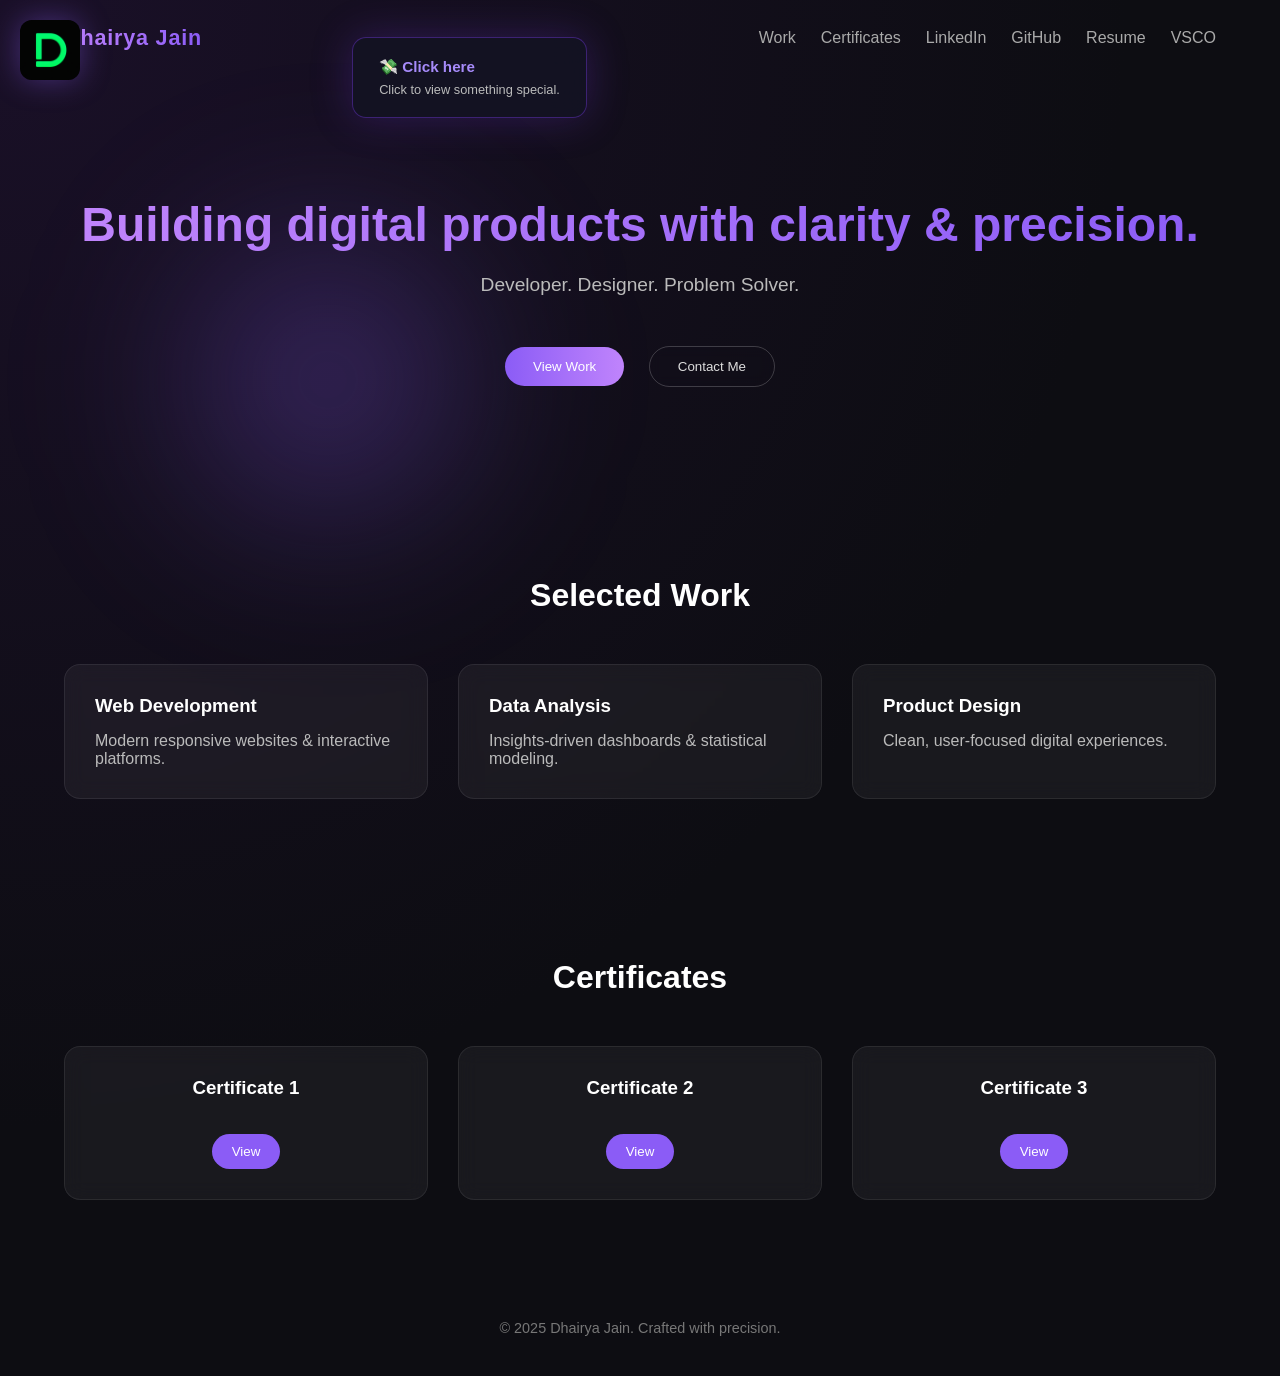
==== commit 6dee366c: "Enhance navigation and add floating logo functionality Added styles for navigation, logo, and reload" ====
--- a/index.html
+++ b/index.html
@@ -59,6 +59,23 @@
       justify-content: space-between;
       align-items: center;
       padding: 25px 0;
+      width: 100%;
+    }
+    .nav-left {
+      font-weight: 800;
+      font-size: 1.35rem;
+      letter-spacing: 0.8px;
+    }
+
+    .nav-name {
+      background: linear-gradient(90deg, #c084fc, #8b5cf6);
+      -webkit-background-clip: text;
+      -webkit-text-fill-color: transparent;
+    }
+
+    .nav-right {
+      display: flex;
+      align-items: center;
     }
 
     nav h2 {
@@ -75,6 +92,41 @@
 
     nav a:hover {
       color: #fff;
+    }
+
+    .logo {
+      display: flex;
+      align-items: center;
+      gap: 12px;
+      font-weight: 600;
+      letter-spacing: 1px;
+      font-size: 1rem;
+    }
+
+    .logo img {
+      width: 36px;
+      height: 36px;
+      object-fit: contain;
+      border-radius: 8px;
+    }
+
+    /* FIXED LOGO */
+    #floatingLogo {
+      position: fixed;
+      top: 20px;
+      left: 20px;
+      width: 60px;
+      height: 60px;
+      object-fit: contain;
+      border-radius: 12px;
+      z-index: 1500;
+      cursor: pointer;
+      transition: transform 0.3s ease;
+      box-shadow: 0 0 30px rgba(139,92,246,0.4);
+    }
+
+    #floatingLogo:hover {
+      transform: scale(1.15);
     }
 
     /* HERO */
@@ -241,16 +293,55 @@
     html {
       scroll-behavior: smooth;
     }
+
+    /* RELOAD POPUP */
+    .reload-popup {
+      position: fixed;
+      top: 60%;
+      left: 60%;
+      will-change: left, top;
+      background: rgba(20,20,35,0.95);
+      border: 1px solid rgba(124,58,237,0.4);
+      backdrop-filter: blur(15px);
+      padding: 20px 26px;
+      border-radius: 14px;
+      box-shadow: 0 0 40px rgba(124,58,237,0.25);
+      z-index: 2000;
+      cursor: pointer;
+      display: none;
+      max-width: 260px;
+      transition: left 2.5s ease-in-out, top 2.5s ease-in-out, transform 0.3s ease, box-shadow 0.3s ease;
+    }
+
+    .reload-popup:hover {
+      transform: translateY(-6px) scale(1.03);
+      box-shadow: 0 0 60px rgba(124,58,237,0.5);
+    }
+
+    .reload-popup h4 {
+      font-size: 0.95rem;
+      margin-bottom: 6px;
+      color: #a78bfa;
+    }
+
+    .reload-popup p {
+      font-size: 0.8rem;
+      color: #bbb;
+    }
+
   </style>
 </head>
 <body>
 
   <div class="bg-blob"></div>
+  <img src="image.png" alt="Dhairya Jain Logo" id="floatingLogo" />
 
   <div class="container">
     <nav>
-      <h2>Dhairya Jain</h2>
-      <div>
+      <div class="nav-left">
+        <span class="nav-name">Dhairya Jain</span>
+      </div>
+      <div class="nav-right">
         <a href="#work">Work</a>
         <a href="#certificates">Certificates</a>
         <a href="https://www.linkedin.com/in/jaindhairya07/" target="_blank">LinkedIn</a>
@@ -308,6 +399,11 @@
     <footer>
       © 2025 Dhairya Jain. Crafted with precision.
     </footer>
+
+    <div class="reload-popup" id="reloadPopup" onclick="goToSpecialPage()">
+      <h4>  💸 Click here </h4>
+      <p>Click to view something special.</p>
+    </div>
   </div>
 
   <div id="certificateModal" class="modal">
@@ -318,6 +414,19 @@
   </div>
 
   <script>
+    // SHOW POPUP ON RELOAD
+    window.addEventListener('load', () => {
+      const popup = document.getElementById('reloadPopup');
+      setTimeout(() => {
+        popup.style.display = 'block';
+      }, 800);
+    });
+
+    function goToSpecialPage() {
+      window.location.href = "newcv.html"; 
+      // You can change this to any page you want
+    }
+
     function openModal(pdfPath) {
       document.getElementById('certificateModal').style.display = "flex";
       document.getElementById('modalEmbed').src = pdfPath;
@@ -335,6 +444,38 @@
       }
     }
 
+    const floatingLogo = document.getElementById("floatingLogo");
+    floatingLogo.addEventListener("click", () => {
+      window.location.href = "#";
+    });
+
+    // SMOOTH RANDOM MOVING POPUP
+    const movingPopup = document.getElementById("reloadPopup");
+
+    function movePopupSmoothly() {
+      if (!movingPopup) return;
+
+      const padding = 120;
+      const maxX = window.innerWidth - padding;
+      const maxY = window.innerHeight - padding;
+
+      const randomX = Math.random() * maxX;
+      const randomY = Math.random() * maxY;
+
+      movingPopup.style.left = randomX + "px";
+      movingPopup.style.top = randomY + "px";
+    }
+
+    // Initial random position when visible
+    window.addEventListener('load', () => {
+      setTimeout(() => {
+        movePopupSmoothly();
+      }, 900);
+    });
+
+    // Move every 4 seconds smoothly
+    setInterval(movePopupSmoothly, 4000);
+
     // 3D Tilt Effect
     const cards = document.querySelectorAll('.card');
 
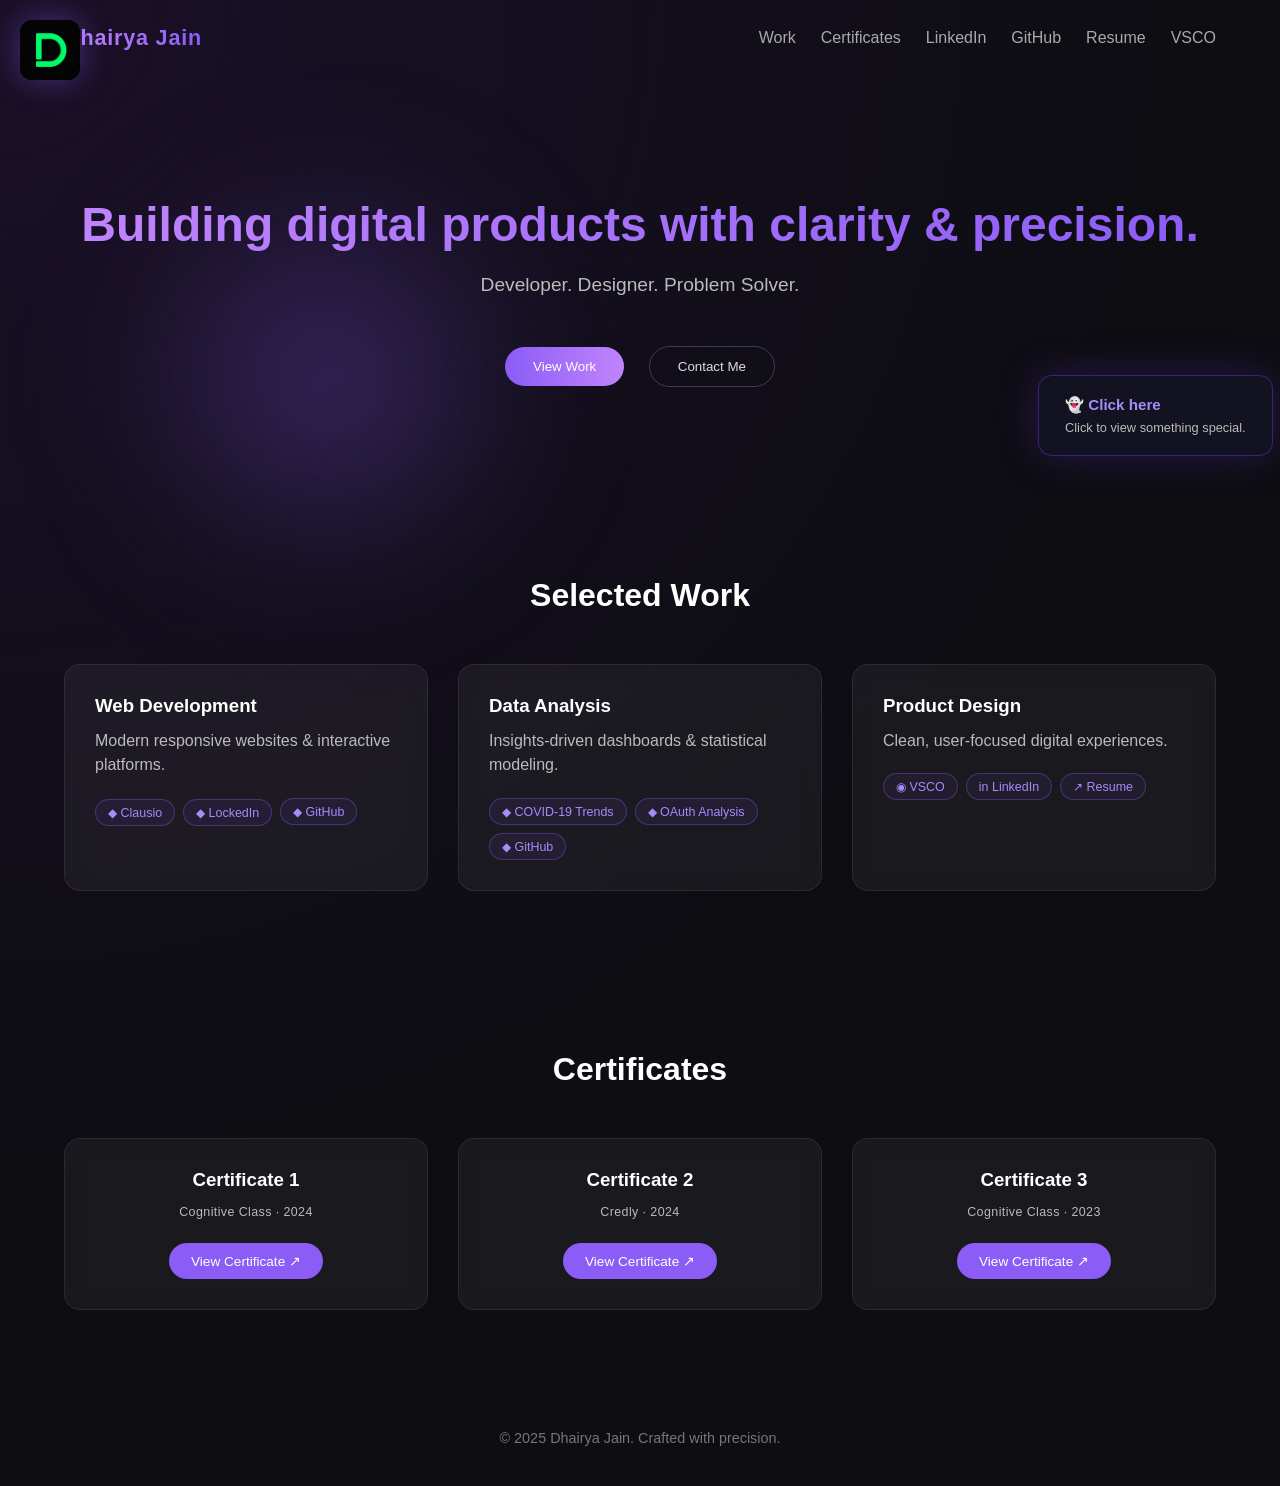
==== commit d6c7adf1: "Refactor HTML and CSS for improved readability" ====
--- a/index.html
+++ b/index.html
@@ -19,7 +19,6 @@
       overflow-x: hidden;
     }
 
-    /* 3D Background Glow */
     .bg-blob {
       position: fixed;
       width: 400px;
@@ -37,7 +36,6 @@
       50% { transform: translateY(-30px) scale(1.1); }
     }
 
-    /* 3D Card Effect */
     .card {
       transform-style: preserve-3d;
       transition: transform 0.2s ease, box-shadow 0.2s ease;
@@ -53,7 +51,6 @@
       margin: auto;
     }
 
-    /* NAV */
     nav {
       display: flex;
       justify-content: space-between;
@@ -61,6 +58,7 @@
       padding: 25px 0;
       width: 100%;
     }
+
     .nav-left {
       font-weight: 800;
       font-size: 1.35rem;
@@ -73,15 +71,7 @@
       -webkit-text-fill-color: transparent;
     }
 
-    .nav-right {
-      display: flex;
-      align-items: center;
-    }
-
-    nav h2 {
-      font-weight: 600;
-      letter-spacing: 1px;
-    }
+    .nav-right { display: flex; align-items: center; }
 
     nav a {
       color: #aaa;
@@ -90,27 +80,8 @@
       transition: 0.3s;
     }
 
-    nav a:hover {
-      color: #fff;
-    }
-
-    .logo {
-      display: flex;
-      align-items: center;
-      gap: 12px;
-      font-weight: 600;
-      letter-spacing: 1px;
-      font-size: 1rem;
-    }
-
-    .logo img {
-      width: 36px;
-      height: 36px;
-      object-fit: contain;
-      border-radius: 8px;
-    }
-
-    /* FIXED LOGO */
+    nav a:hover { color: #fff; }
+
     #floatingLogo {
       position: fixed;
       top: 20px;
@@ -125,11 +96,8 @@
       box-shadow: 0 0 30px rgba(139,92,246,0.4);
     }
 
-    #floatingLogo:hover {
-      transform: scale(1.15);
-    }
-
-    /* HERO */
+    #floatingLogo:hover { transform: scale(1.15); }
+
     .hero {
       text-align: center;
       padding: 120px 0 100px;
@@ -150,9 +118,7 @@
       color: #bbb;
     }
 
-    .cta-buttons {
-      margin-top: 40px;
-    }
+    .cta-buttons { margin-top: 40px; }
 
     .btn {
       padding: 12px 28px;
@@ -187,10 +153,7 @@
       box-shadow: 0 0 20px rgba(139,92,246,0.4);
     }
 
-    /* SECTION */
-    section {
-      padding: 80px 0;
-    }
+    section { padding: 80px 0; }
 
     section h2 {
       text-align: center;
@@ -198,7 +161,6 @@
       font-size: 2rem;
     }
 
-    /* CARDS */
     .grid {
       display: grid;
       grid-template-columns: repeat(auto-fit, minmax(280px, 1fr));
@@ -219,42 +181,81 @@
       border-color: #8b5cf6;
     }
 
-    .card h3 {
-      margin-bottom: 15px;
-    }
+    .card h3 { margin-bottom: 12px; }
 
     .card p {
       color: #bbb;
+      line-height: 1.55;
+      margin-bottom: 20px;
+    }
+
+    /* PLATFORM LINK PILLS */
+    .platform-links {
+      display: flex;
+      flex-wrap: wrap;
+      gap: 8px;
+    }
+
+    .platform-link {
+      display: inline-flex;
+      align-items: center;
+      gap: 5px;
+      font-size: 0.78rem;
+      padding: 5px 12px;
+      border-radius: 20px;
+      border: 1px solid rgba(139,92,246,0.35);
+      color: #a78bfa;
+      text-decoration: none;
+      background: rgba(139,92,246,0.08);
+      transition: all 0.25s;
+      position: relative;
+      z-index: 2;
+    }
+
+    .platform-link:hover {
+      background: rgba(139,92,246,0.28);
+      border-color: #a78bfa;
+      color: #fff;
+      transform: translateY(-2px);
     }
 
     /* CERTIFICATES */
-    .certificate-card {
-      text-align: center;
+    .certificate-card { text-align: center; }
+
+    .cert-platform {
+      font-size: 0.78rem;
+      color: #777;
+      margin-bottom: 18px;
+      letter-spacing: 0.4px;
     }
 
     .view-btn {
-      margin-top: 20px;
-      padding: 10px 20px;
+      display: inline-block;
+      padding: 10px 22px;
       border-radius: 20px;
       border: none;
       background: #8b5cf6;
       color: white;
       cursor: pointer;
+      font-size: 0.85rem;
+      font-weight: 500;
+      text-decoration: none;
       transition: 0.3s;
+      position: relative;
+      z-index: 2;
     }
 
     .view-btn:hover {
       background: #a78bfa;
-    }
-
-    /* MODAL */
+      transform: translateY(-2px);
+      box-shadow: 0 6px 20px rgba(139,92,246,0.4);
+    }
+
     .modal {
       display: none;
       position: fixed;
-      top: 0;
-      left: 0;
-      width: 100%;
-      height: 100%;
+      top: 0; left: 0;
+      width: 100%; height: 100%;
       background: rgba(0,0,0,0.8);
       justify-content: center;
       align-items: center;
@@ -262,23 +263,18 @@
     }
 
     .modal-content {
-      width: 80%;
-      height: 80%;
+      width: 80%; height: 80%;
       background: #111;
       border-radius: 12px;
       position: relative;
       padding: 20px;
     }
 
-    .modal-content embed {
-      width: 100%;
-      height: 100%;
-    }
+    .modal-content embed { width: 100%; height: 100%; }
 
     .close-modal {
       position: absolute;
-      top: 10px;
-      right: 20px;
+      top: 10px; right: 20px;
       font-size: 28px;
       cursor: pointer;
     }
@@ -290,15 +286,11 @@
       font-size: 0.9rem;
     }
 
-    html {
-      scroll-behavior: smooth;
-    }
-
-    /* RELOAD POPUP */
+    html { scroll-behavior: smooth; }
+
     .reload-popup {
       position: fixed;
-      top: 60%;
-      left: 60%;
+      top: 60%; left: 60%;
       will-change: left, top;
       background: rgba(20,20,35,0.95);
       border: 1px solid rgba(124,58,237,0.4);
@@ -328,7 +320,6 @@
       font-size: 0.8rem;
       color: #bbb;
     }
-
   </style>
 </head>
 <body>
@@ -338,21 +329,19 @@
 
   <div class="container">
     <nav>
-      <div class="nav-left">
-        <span class="nav-name">Dhairya Jain</span>
-      </div>
+      <div class="nav-left"><span class="nav-name">Dhairya Jain</span></div>
       <div class="nav-right">
         <a href="#work">Work</a>
         <a href="#certificates">Certificates</a>
-        <a href="https://www.linkedin.com/in/jaindhairya07/" target="_blank">LinkedIn</a>
-        <a href="https://github.com/doopium" target="_blank">GitHub</a>
-        <a href="https://drive.google.com/file/d/1S__trLRXR_-moTOe7Q3rmvOefoUbyS0F/view?usp=sharing" target="_blank">Resume</a>
-        <a href="https://vsco.co/notsodhairyaa" target="_blank">VSCO</a>
+        <a href="https://www.linkedin.com/in/jaindhairya07/" target="_blank" rel="noopener noreferrer">LinkedIn</a>
+        <a href="https://github.com/doopium" target="_blank" rel="noopener noreferrer">GitHub</a>
+        <a href="https://drive.google.com/file/d/1S__trLRXR_-moTOe7Q3rmvOefoUbyS0F/view?usp=sharing" target="_blank" rel="noopener noreferrer">Resume</a>
+        <a href="https://vsco.co/notsodhairyaa" target="_blank" rel="noopener noreferrer">VSCO</a>
       </div>
     </nav>
 
     <div class="hero">
-      <h1>Building digital products with clarity & precision.</h1>
+      <h1>Building digital products with clarity &amp; precision.</h1>
       <p>Developer. Designer. Problem Solver.</p>
       <div class="cta-buttons">
         <a href="#work"><button class="btn btn-primary">View Work</button></a>
@@ -360,48 +349,77 @@
       </div>
     </div>
 
+    <!-- WORK -->
     <section id="work">
       <h2>Selected Work</h2>
       <div class="grid">
+
         <div class="card">
           <h3>Web Development</h3>
-          <p>Modern responsive websites & interactive platforms.</p>
-        </div>
+          <p>Modern responsive websites &amp; interactive platforms.</p>
+          <div class="platform-links">
+            <a href="https://github.com/doopium/Clausio" target="_blank" rel="noopener noreferrer" class="platform-link">&#9670; Clausio</a>
+            <a href="https://github.com/doopium/lockedin" target="_blank" rel="noopener noreferrer" class="platform-link">&#9670; LockedIn</a>
+            <a href="https://github.com/doopium" target="_blank" rel="noopener noreferrer" class="platform-link">&#9670; GitHub</a>
+          </div>
+        </div>
+
         <div class="card">
           <h3>Data Analysis</h3>
-          <p>Insights-driven dashboards & statistical modeling.</p>
-        </div>
+          <p>Insights-driven dashboards &amp; statistical modeling.</p>
+          <div class="platform-links">
+            <a href="https://github.com/doopium/covid19trends" target="_blank" rel="noopener noreferrer" class="platform-link">&#9670; COVID-19 Trends</a>
+            <a href="https://github.com/doopium/Co-Subscription-Analysis-of-Real-OAuth-Data" target="_blank" rel="noopener noreferrer" class="platform-link">&#9670; OAuth Analysis</a>
+            <a href="https://github.com/doopium" target="_blank" rel="noopener noreferrer" class="platform-link">&#9670; GitHub</a>
+          </div>
+        </div>
+
         <div class="card">
           <h3>Product Design</h3>
           <p>Clean, user-focused digital experiences.</p>
-        </div>
+          <div class="platform-links">
+            <a href="https://vsco.co/notsodhairyaa" target="_blank" rel="noopener noreferrer" class="platform-link">&#9673; VSCO</a>
+            <a href="https://www.linkedin.com/in/jaindhairya07/" target="_blank" rel="noopener noreferrer" class="platform-link">in LinkedIn</a>
+            <a href="https://drive.google.com/file/d/1S__trLRXR_-moTOe7Q3rmvOefoUbyS0F/view?usp=sharing" target="_blank" rel="noopener noreferrer" class="platform-link">&#8599; Resume</a>
+          </div>
+        </div>
+
       </div>
     </section>
 
+    <!-- CERTIFICATES -->
     <section id="certificates">
       <h2>Certificates</h2>
       <div class="grid">
+
         <div class="card certificate-card">
           <h3>Certificate 1</h3>
-          <button class="view-btn" onclick="openModal('certificates/certificate1.pdf')">View</button>
-        </div>
+          <p class="cert-platform">Cognitive Class &middot; 2024</p>
+          <a href="https://courses.cognitiveclass.ai/certificates/2fe524fa3dce4cb792f4128361ad6135"
+             target="_blank" rel="noopener noreferrer" class="view-btn">View Certificate &#8599;</a>
+        </div>
+
         <div class="card certificate-card">
           <h3>Certificate 2</h3>
-          <button class="view-btn" onclick="openModal('certificates/certificate2.pdf')">View</button>
-        </div>
+          <p class="cert-platform">Credly &middot; 2024</p>
+          <a href="https://www.credly.com/badges/ba78c0ac-325b-4e45-8eb1-96b052a7dce4"
+             target="_blank" rel="noopener noreferrer" class="view-btn">View Certificate &#8599;</a>
+        </div>
+
         <div class="card certificate-card">
           <h3>Certificate 3</h3>
-          <button class="view-btn" onclick="openModal('certificates/certificate3.pdf')">View</button>
-        </div>
+          <p class="cert-platform">Cognitive Class &middot; 2023</p>
+          <a href="https://courses.cognitiveclass.ai/certificates/e7296b4426fd4233b167171000bf741d"
+             target="_blank" rel="noopener noreferrer" class="view-btn">View Certificate &#8599;</a>
+        </div>
+
       </div>
     </section>
 
-    <footer>
-      © 2025 Dhairya Jain. Crafted with precision.
-    </footer>
+    <footer>&#169; 2025 Dhairya Jain. Crafted with precision.</footer>
 
     <div class="reload-popup" id="reloadPopup" onclick="goToSpecialPage()">
-      <h4>  💸 Click here </h4>
+      <h4>👻 Click here</h4>
       <p>Click to view something special.</p>
     </div>
   </div>
@@ -414,23 +432,13 @@
   </div>
 
   <script>
-    // SHOW POPUP ON RELOAD
     window.addEventListener('load', () => {
-      const popup = document.getElementById('reloadPopup');
       setTimeout(() => {
-        popup.style.display = 'block';
+        document.getElementById('reloadPopup').style.display = 'block';
       }, 800);
     });
 
-    function goToSpecialPage() {
-      window.location.href = "newcv.html"; 
-      // You can change this to any page you want
-    }
-
-    function openModal(pdfPath) {
-      document.getElementById('certificateModal').style.display = "flex";
-      document.getElementById('modalEmbed').src = pdfPath;
-    }
+    function goToSpecialPage() { window.location.href = "newcv.html"; }
 
     function closeModal() {
       document.getElementById('certificateModal').style.display = "none";
@@ -439,61 +447,33 @@
 
     window.onclick = function(event) {
       const modal = document.getElementById('certificateModal');
-      if (event.target === modal) {
-        closeModal();
-      }
-    }
-
-    const floatingLogo = document.getElementById("floatingLogo");
-    floatingLogo.addEventListener("click", () => {
+      if (event.target === modal) closeModal();
+    }
+
+    document.getElementById("floatingLogo").addEventListener("click", () => {
       window.location.href = "#";
     });
 
-    // SMOOTH RANDOM MOVING POPUP
     const movingPopup = document.getElementById("reloadPopup");
 
     function movePopupSmoothly() {
       if (!movingPopup) return;
-
       const padding = 120;
-      const maxX = window.innerWidth - padding;
-      const maxY = window.innerHeight - padding;
-
-      const randomX = Math.random() * maxX;
-      const randomY = Math.random() * maxY;
-
-      movingPopup.style.left = randomX + "px";
-      movingPopup.style.top = randomY + "px";
-    }
-
-    // Initial random position when visible
-    window.addEventListener('load', () => {
-      setTimeout(() => {
-        movePopupSmoothly();
-      }, 900);
-    });
-
-    // Move every 4 seconds smoothly
+      movingPopup.style.left = (Math.random() * (window.innerWidth  - padding)) + "px";
+      movingPopup.style.top  = (Math.random() * (window.innerHeight - padding)) + "px";
+    }
+
+    window.addEventListener('load', () => { setTimeout(movePopupSmoothly, 900); });
     setInterval(movePopupSmoothly, 4000);
 
-    // 3D Tilt Effect
-    const cards = document.querySelectorAll('.card');
-
-    cards.forEach(card => {
+    document.querySelectorAll('.card').forEach(card => {
       card.addEventListener('mousemove', (e) => {
+        if (e.target.closest('a')) return;
         const rect = card.getBoundingClientRect();
-        const x = e.clientX - rect.left;
-        const y = e.clientY - rect.top;
-
-        const centerX = rect.width / 2;
-        const centerY = rect.height / 2;
-
-        const rotateX = ((y - centerY) / centerY) * -8;
-        const rotateY = ((x - centerX) / centerX) * 8;
-
+        const rotateX = (((e.clientY - rect.top)  / rect.height) - 0.5) * -8;
+        const rotateY = (((e.clientX - rect.left) / rect.width)  - 0.5) *  8;
         card.style.transform = `rotateX(${rotateX}deg) rotateY(${rotateY}deg) scale(1.03)`;
       });
-
       card.addEventListener('mouseleave', () => {
         card.style.transform = 'rotateX(0deg) rotateY(0deg) scale(1)';
       });
